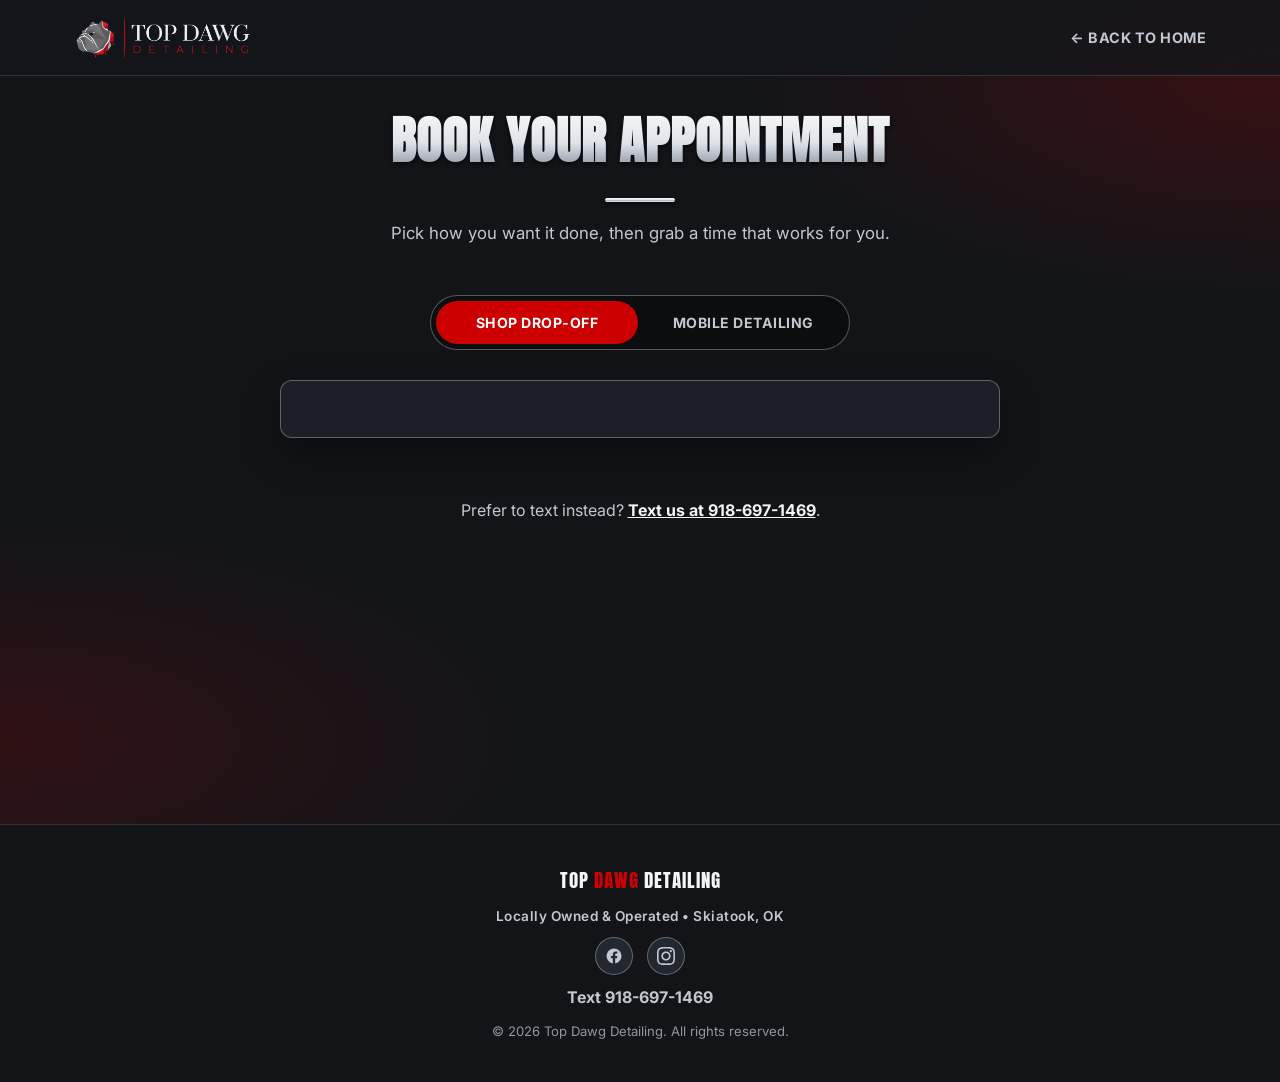
==== top-dawg-detailing/book.html @ 86b7b14b "Add Instagram links next to Facebook, remove the placeholder Sedan Interior gallery project, and bui" ====
<!DOCTYPE html>
<html lang="en">
<head>
<meta charset="UTF-8">
<meta name="viewport" content="width=device-width, initial-scale=1.0">
<meta name="format-detection" content="telephone=no">
<meta name="theme-color" content="#121418">
<title>Book Now | Top Dawg Detailing</title>
<meta name="description" content="Book your Top Dawg Detailing appointment online. Choose shop drop-off in Skiatook or mobile detailing at your location, then pick a time that works.">
<link rel="preconnect" href="https://fonts.googleapis.com">
<link rel="preconnect" href="https://fonts.gstatic.com" crossorigin>
<link href="https://fonts.googleapis.com/css2?family=Anton&family=Inter:wght@400;600;700;800&display=swap" rel="stylesheet">
<link rel="stylesheet" href="css/style.css">
</head>
<body>

<!-- ========== STICKY NAV (minimal, booking page) ========== -->
<header class="navbar" id="navbar">
  <div class="navbar__inner">
    <a href="index.html" class="navbar__logo">
      <img src="assets/images/logo-on-dark.png" alt="Top Dawg Detailing" class="navbar__logo-img">
    </a>
    <a href="index.html" class="navbar__back">&larr; Back to Home</a>
  </div>
</header>

<!-- ========== BOOKING ========== -->
<section class="contact book-page" id="book">
  <div class="container">
    <h1 class="section-title">Book Your Appointment</h1>
    <p class="section-subtitle">Pick how you want it done, then grab a time that works for you.</p>

    <div class="booking">
      <div class="toggle" role="group" aria-label="Booking location toggle">
        <button type="button" class="toggle__btn is-active" data-mode="dropoff" id="bookToggleDropoff" aria-pressed="true" aria-controls="bookPanelDropoff">Shop Drop-Off</button>
        <button type="button" class="toggle__btn" data-mode="mobile" id="bookToggleMobile" aria-pressed="false" aria-controls="bookPanelMobile">Mobile Detailing</button>
      </div>

      <div class="booking-panel" id="bookPanelDropoff">
        <div class="booking__widget">
          <!-- Start Square Appointments Embed Code -->
          <script src='https://app.squareup.com/appointments/buyer/widget/2qgx1xxr79e6xe/LZPG3J2BZD7VS.js'></script>
          <!-- End Square Appointments Embed Code -->
        </div>
      </div>

      <div class="booking-panel" id="bookPanelMobile" hidden>
        <div class="booking__widget">
          <!-- Start Square Appointments Embed Code -->
          <script src='https://app.squareup.com/appointments/buyer/widget/sz1cpcxoa248uw/LZPG3J2BZD7VS.js'></script>
          <!-- End Square Appointments Embed Code -->
        </div>
      </div>
    </div>

    <p class="book-page__help">Prefer to text instead? <a href="sms:9186971469">Text us at 918-697-1469</a>.</p>
  </div>
</section>

<!-- ========== FOOTER ========== -->
<footer class="footer">
  <div class="container footer__inner">
    <div class="footer__logo">TOP <span>DAWG</span> DETAILING</div>
    <p class="footer__tagline">Locally Owned &amp; Operated &bull; Skiatook, OK</p>
    <div class="footer__social">
      <a href="https://www.facebook.com/profile.php?id=61593357902436" target="_blank" rel="noopener" aria-label="Top Dawg Detailing on Facebook">
        <svg viewBox="0 0 24 24" fill="currentColor"><path d="M22 12a10 10 0 10-11.56 9.88v-6.99H7.9V12h2.54V9.8c0-2.5 1.49-3.89 3.77-3.89 1.09 0 2.24.2 2.24.2v2.46h-1.26c-1.24 0-1.63.77-1.63 1.56V12h2.78l-.44 2.89h-2.34v6.99A10 10 0 0022 12z"/></svg>
      </a>
      <a href="https://www.instagram.com/topdawgdetailing98/" target="_blank" rel="noopener" aria-label="Top Dawg Detailing on Instagram">
        <svg viewBox="0 0 24 24" fill="currentColor"><path d="M12 2.163c3.204 0 3.584.012 4.85.07 3.252.148 4.771 1.691 4.919 4.919.058 1.265.069 1.645.069 4.849 0 3.205-.012 3.584-.069 4.849-.149 3.225-1.664 4.771-4.919 4.919-1.266.058-1.644.07-4.85.07-3.204 0-3.584-.012-4.849-.07-3.26-.149-4.771-1.699-4.919-4.92-.058-1.265-.07-1.644-.07-4.849 0-3.204.013-3.583.07-4.849.149-3.227 1.664-4.771 4.919-4.919 1.266-.057 1.645-.069 4.849-.069zm0-2.163c-3.259 0-3.667.014-4.947.072-4.358.2-6.78 2.618-6.98 6.98-.059 1.281-.073 1.689-.073 4.948 0 3.259.014 3.668.072 4.948.2 4.358 2.618 6.78 6.98 6.98 1.281.058 1.689.072 4.948.072 3.259 0 3.668-.014 4.948-.072 4.354-.2 6.782-2.618 6.979-6.98.059-1.28.073-1.689.073-4.948 0-3.259-.014-3.667-.072-4.947-.196-4.354-2.617-6.78-6.979-6.98-1.281-.059-1.69-.073-4.949-.073zm0 5.838c-3.403 0-6.162 2.759-6.162 6.162s2.759 6.163 6.162 6.163 6.162-2.759 6.162-6.163c0-3.403-2.759-6.162-6.162-6.162zm0 10.162c-2.209 0-4-1.79-4-4 0-2.209 1.791-4 4-4s4 1.791 4 4c0 2.21-1.791 4-4 4zm6.406-11.845c-.796 0-1.441.645-1.441 1.44s.645 1.44 1.441 1.44c.795 0 1.439-.645 1.439-1.44s-.644-1.44-1.439-1.44z"/></svg>
      </a>
    </div>
    <p class="footer__phone"><a href="sms:9186971469">Text 918-697-1469</a></p>
    <p class="footer__copy">&copy; <span id="year"></span> Top Dawg Detailing. All rights reserved.</p>
  </div>
</footer>

<script src="js/book.js"></script>
</body>
</html>
---- top-dawg-detailing/css/style.css ----
/* ==========================================================================
   TOP DAWG DETAILING STYLESHEET
   ========================================================================== */

/* DARK CHROME PALETTE (gunmetal + chrome silver + red).
   Previous light palette for reference:
   --bg #ffffff | --bg-soft #f7f7f7 | --card #ffffff | --surface #f3f3f3 | --surface-alt #e8e8e8
   --ink #111111 | --ink-soft #565656 | --ink-faint #8c8c8c | --line rgba(0,0,0,0.1) */
:root {
  --bg: #121418;
  --bg-soft: #171a1f;
  --card: #1c1f25;
  --surface: #232830;
  --surface-alt: #2c323b;
  --ink: #f3f5f8;
  --ink-soft: #c2c7d0;
  --ink-faint: #8f96a3;
  --line: rgba(255, 255, 255, 0.13);
  --line-strong: rgba(255, 255, 255, 0.3);
  color-scheme: dark;
  --white: #ffffff;
  --red: #cc0000;
  --red-dark: #900000;
  --red-bright: #e60000;
  --red-text: #ff3d3d;

  --chrome-text: linear-gradient(180deg, #ffffff 0%, #dfe3e9 42%, #9da4af 62%, #eef1f5 100%);
  --chrome-btn: linear-gradient(180deg, #ffffff 0%, #dde1e7 45%, #a7adb8 55%, #eceff3 100%);

  --font-display: 'Anton', 'Arial Narrow', sans-serif;
  --font-body: 'Inter', -apple-system, BlinkMacSystemFont, sans-serif;

  --header-height: 76px;
  --container-width: 1180px;
  --radius: 4px;
  --transition: 0.25s ease;
}

/* ---------- Reset ---------- */
*, *::before, *::after { box-sizing: border-box; margin: 0; padding: 0; }

html { scroll-behavior: smooth; scroll-padding-top: var(--header-height); }

body {
  background: var(--bg);
  color: var(--ink);
  font-family: var(--font-body);
  line-height: 1.6;
  -webkit-font-smoothing: antialiased;
  overflow-x: hidden;
}

[hidden] { display: none !important; }
img { max-width: 100%; display: block; }
a { color: inherit; text-decoration: none; }
button { font-family: inherit; cursor: pointer; border: none; background: none; }
ul { list-style: none; }
input, select, textarea { font-family: inherit; font-size: 1rem; }

.container {
  width: 100%;
  max-width: var(--container-width);
  margin: 0 auto;
  padding: 0 24px;
}

.section-title {
  font-family: var(--font-display);
  font-size: clamp(2rem, 5vw, 3.2rem);
  text-transform: uppercase;
  letter-spacing: 1px;
  text-align: center;
  color: var(--ink);
}

.section-title,
.why-us__title,
.about__title,
.before-after__title,
.contact__location-title,
.project-info__title {
  color: #e9ecf1;
  background: var(--chrome-text);
  -webkit-background-clip: text;
  background-clip: text;
  -webkit-text-fill-color: transparent;
  filter: drop-shadow(0 2px 2px rgba(0, 0, 0, 0.65));
}

.section-title::after {
  content: '';
  display: block;
  width: 70px;
  height: 4px;
  background: var(--chrome-btn);
  border-radius: 2px;
  margin: 16px auto 0;
}

.section-subtitle {
  text-align: center;
  color: var(--ink-soft);
  font-size: 1.05rem;
  margin-top: 18px;
  margin-bottom: 48px;
}

/* ---------- Buttons ---------- */
.btn {
  display: inline-flex;
  align-items: center;
  justify-content: center;
  gap: 8px;
  padding: 14px 32px;
  font-weight: 800;
  font-size: 0.95rem;
  text-transform: uppercase;
  letter-spacing: 1px;
  border-radius: var(--radius);
  transition: transform var(--transition), box-shadow var(--transition), background var(--transition), color var(--transition), border-color var(--transition);
  white-space: nowrap;
}

.btn--primary {
  background: var(--chrome-btn);
  color: var(--red);
  border: 1px solid rgba(255, 255, 255, 0.65);
  text-shadow: 0 1px 0 rgba(255, 255, 255, 0.55);
  box-shadow: inset 0 1px 0 rgba(255, 255, 255, 0.9), 0 6px 22px rgba(204, 0, 0, 0.45);
}

.btn--primary:hover {
  background: linear-gradient(180deg, #ffffff 0%, #ffffff 45%, #c4c9d2 55%, #ffffff 100%);
  color: var(--red-bright);
  transform: translateY(-2px);
  box-shadow: inset 0 1px 0 #fff, 0 10px 30px rgba(230, 0, 0, 0.6);
}

.btn--outline {
  background: transparent;
  color: var(--ink);
  border: 2px solid var(--line-strong);
}

.btn--outline:hover {
  background: var(--ink);
  color: #111;
  border-color: var(--ink);
  transform: translateY(-2px);
}

.btn--lg {
  padding: 18px 40px;
  font-size: 1.05rem;
}

/* ==========================================================================
   NAVBAR
   ========================================================================== */

.navbar {
  position: fixed;
  top: 0;
  left: 0;
  width: 100%;
  height: var(--header-height);
  z-index: 1000;
  background: rgba(20, 22, 27, 0.82);
  backdrop-filter: blur(10px);
  -webkit-backdrop-filter: blur(10px);
  border-bottom: 1px solid var(--line);
  transition: background var(--transition), border-color var(--transition), box-shadow var(--transition);
}

.navbar.is-scrolled {
  background: rgba(18, 20, 24, 0.96);
  border-bottom-color: rgba(204, 0, 0, 0.25);
  box-shadow: 0 6px 24px rgba(0, 0, 0, 0.5);
}

.navbar__inner {
  max-width: var(--container-width);
  margin: 0 auto;
  height: 100%;
  padding: 0 24px;
  display: flex;
  align-items: center;
  justify-content: space-between;
  gap: 24px;
}

.navbar__logo {
  display: flex;
  align-items: center;
  flex-shrink: 0;
}

.navbar__logo-img {
  height: 46px;
  width: auto;
}

.navbar__links {
  display: flex;
  gap: 22px;
  margin-left: auto;
}

.nav-link {
  font-weight: 600;
  font-size: 0.9rem;
  text-transform: uppercase;
  letter-spacing: 0.5px;
  color: var(--ink-soft);
  position: relative;
  padding: 6px 0;
  transition: color var(--transition);
}

.nav-link::after {
  content: '';
  position: absolute;
  left: 0;
  bottom: 0;
  width: 0;
  height: 2px;
  background: var(--red);
  transition: width var(--transition);
}

.nav-link:hover { color: var(--ink); }
.nav-link:hover::after { width: 100%; }

.navbar__cta { padding: 10px 24px; font-size: 0.85rem; flex-shrink: 0; }

.navbar__social {
  display: flex;
  align-items: center;
  gap: 10px;
  flex-shrink: 0;
}

.navbar__social-btn {
  display: flex;
  align-items: center;
  justify-content: center;
  width: 36px;
  height: 36px;
  border-radius: 50%;
  background: var(--surface);
  border: 1px solid var(--line-strong);
  color: var(--ink-soft);
  flex-shrink: 0;
  transition: color var(--transition), background var(--transition), transform var(--transition);
}

.navbar__social-btn:hover { color: var(--white); background: var(--red); transform: translateY(-2px); }
.navbar__social-btn svg { width: 17px; height: 17px; }

.navbar__back {
  margin-left: auto;
  font-weight: 700;
  font-size: 0.9rem;
  text-transform: uppercase;
  letter-spacing: 0.5px;
  color: var(--ink-soft);
  transition: color var(--transition);
}

.navbar__back:hover { color: var(--ink); }

.navbar__toggle {
  display: none;
  flex-direction: column;
  justify-content: center;
  gap: 5px;
  width: 32px;
  height: 32px;
  flex-shrink: 0;
}

.navbar__toggle span {
  display: block;
  width: 100%;
  height: 2px;
  background: var(--ink);
  transition: transform var(--transition), opacity var(--transition);
}

.navbar__toggle.is-active span:nth-child(1) { transform: translateY(7px) rotate(45deg); }
.navbar__toggle.is-active span:nth-child(2) { opacity: 0; }
.navbar__toggle.is-active span:nth-child(3) { transform: translateY(-7px) rotate(-45deg); }

/* ==========================================================================
   HERO
   ========================================================================== */

.hero {
  position: relative;
  min-height: 100vh;
  display: flex;
  align-items: center;
  justify-content: center;
  text-align: center;
  overflow: hidden;
}

.hero__bg {
  position: absolute;
  inset: 0;
  background:
    radial-gradient(ellipse 55% 45% at 0% 18%, rgba(204, 0, 0, 0.32), transparent 70%),
    radial-gradient(ellipse 55% 45% at 100% 82%, rgba(204, 0, 0, 0.28), transparent 70%),
    linear-gradient(180deg, #181b21 0%, #101216 100%);
  z-index: 0;
}

.hero__bg::before {
  content: '';
  position: absolute;
  inset: 0;
  background-image:
    repeating-linear-gradient(115deg, rgba(255,255,255,0.035) 0px, rgba(255,255,255,0.035) 1px, transparent 1px, transparent 60px);
  opacity: 0.6;
}

.hero__overlay {
  position: absolute;
  inset: 0;
  background: radial-gradient(ellipse at center, transparent 40%, rgba(0,0,0,0.45) 100%);
  z-index: 1;
}

.hero__content {
  position: relative;
  z-index: 2;
  padding: 0 24px;
  max-width: 900px;
}

.hero__logo {
  display: flex;
  flex-direction: column;
  align-items: center;
  line-height: 0.95;
  margin-bottom: 28px;
  opacity: 0;
  transform: translateY(24px);
  animation: heroFadeUp 0.9s ease forwards 0.15s;
}

.hero__logo-img {
  width: 100%;
  max-width: min(88vw, 540px);
  height: auto;
  border-radius: 10px;
  filter:
    drop-shadow(0 18px 40px rgba(0, 0, 0, 0.6))
    drop-shadow(0 0 50px rgba(204, 0, 0, 0.25));
}

.hero__tagline {
  font-size: clamp(1.05rem, 2.4vw, 1.4rem);
  font-weight: 600;
  color: var(--ink-soft);
  text-transform: uppercase;
  letter-spacing: 1px;
  margin-bottom: 40px;
  opacity: 0;
  transform: translateY(24px);
  animation: heroFadeUp 0.9s ease forwards 0.35s;
}

.hero__badge {
  margin-top: 26px;
  font-size: 0.78rem;
  font-weight: 700;
  text-transform: uppercase;
  letter-spacing: 2px;
  color: var(--ink-faint);
  opacity: 0;
  animation: heroFadeUp 0.9s ease forwards 0.8s;
}

.hero__cta {
  opacity: 0;
  transform: translateY(24px);
  animation: heroFadeUp 0.9s ease forwards 0.55s;
}

@keyframes heroFadeUp {
  to { opacity: 1; transform: translateY(0); }
}

.hero__scroll-indicator {
  position: absolute;
  bottom: 32px;
  left: 50%;
  transform: translateX(-50%);
  width: 26px;
  height: 42px;
  border: 2px solid rgba(255,255,255,0.35);
  border-radius: 14px;
  z-index: 2;
}

.hero__scroll-indicator span {
  position: absolute;
  top: 8px;
  left: 50%;
  transform: translateX(-50%);
  width: 4px;
  height: 8px;
  background: var(--red);
  border-radius: 2px;
  animation: scrollDot 1.6s ease infinite;
}

@keyframes scrollDot {
  0% { opacity: 1; top: 8px; }
  100% { opacity: 0; top: 22px; }
}

/* ==========================================================================
   SERVICES + PRICING
   ========================================================================== */

.services {
  padding: 110px 0 100px;
  background:
    radial-gradient(ellipse 60% 38% at 0% 12%, rgba(204, 0, 0, 0.22), transparent 70%),
    radial-gradient(ellipse 60% 38% at 100% 88%, rgba(204, 0, 0, 0.18), transparent 70%),
    var(--bg-soft);
}

.toggle {
  display: flex;
  justify-content: center;
  gap: 4px;
  background: rgba(0, 0, 0, 0.35);
  border: 1px solid var(--line-strong);
  border-radius: 999px;
  padding: 5px;
  max-width: 420px;
  margin: 0 auto;
}

.toggle__btn {
  flex: 1;
  padding: 13px 20px;
  border-radius: 999px;
  font-weight: 700;
  font-size: 0.88rem;
  text-transform: uppercase;
  letter-spacing: 0.5px;
  color: var(--ink-soft);
  transition: background var(--transition), color var(--transition);
}

.toggle__btn.is-active {
  background: var(--red);
  color: var(--white);
}

/* ---------- Pricing ---------- */
.price-panel { margin-top: 36px; }
.price-panel[hidden] { display: none; }

.price-card {
  border-radius: 12px;
  overflow: hidden;
  border: 1px solid var(--line-strong);
  background: var(--card);
  box-shadow: 0 16px 40px rgba(0, 0, 0, 0.5);
}

.price-card__head {
  display: flex;
  align-items: center;
  justify-content: space-between;
  flex-wrap: wrap;
  gap: 10px 16px;
  padding: 16px 22px;
  background: linear-gradient(180deg, #2a2f37 0%, #0d0e11 100%);
  color: var(--white);
  border-bottom: 2px solid var(--line-strong);
}

.price-card--mobile .price-card__head { background: linear-gradient(180deg, #e00d14 0%, #a30006 100%); }

.price-card__title {
  font-family: var(--font-display);
  font-weight: 400;
  font-size: clamp(1.1rem, 2.6vw, 1.5rem);
  text-transform: uppercase;
  letter-spacing: 0.8px;
  line-height: 1.15;
}

.price-card__title span { margin: 0 6px; opacity: 0.7; }

.price-card__pill {
  background: var(--chrome-btn);
  color: #111;
  font-size: 0.68rem;
  font-weight: 800;
  text-transform: uppercase;
  letter-spacing: 0.8px;
  padding: 6px 14px;
  border-radius: 999px;
  white-space: nowrap;
}

.price-card--mobile .price-card__pill { background: #0b0c0e; color: var(--white); }

.price-card__sub {
  padding: 10px 22px;
  background: var(--bg-soft);
  border-bottom: 1px solid var(--line);
  color: var(--ink-soft);
  font-size: 0.85rem;
}

.price-table {
  width: 100%;
  border-collapse: collapse;
  background: var(--card);
}

.price-table thead th {
  padding: 12px 10px;
  text-align: center;
  font-size: 0.7rem;
  font-weight: 800;
  text-transform: uppercase;
  letter-spacing: 1px;
  color: var(--ink-faint);
  border-bottom: 1px solid var(--line);
}

.price-table tbody th,
.price-table tbody td {
  padding: 20px 10px;
  border-bottom: 1px solid var(--line);
  vertical-align: middle;
}

.price-table tbody tr:last-child th,
.price-table tbody tr:last-child td { border-bottom: none; }

.price-table td {
  text-align: center;
  font-weight: 800;
  font-size: 1.25rem;
  color: var(--red-text);
}

.price-table .price-table__service {
  text-align: left;
  padding-left: 22px;
  width: 40%;
}

.price-table thead .price-table__service { padding-left: 22px; }

.price-table__name {
  display: block;
  font-weight: 800;
  font-size: 1rem;
  text-transform: uppercase;
  letter-spacing: 0.3px;
  color: var(--ink);
}

.price-table__desc {
  display: block;
  font-weight: 400;
  font-size: 0.8rem;
  color: var(--ink-faint);
  margin-top: 2px;
}

.price-table__row--bundle {
  background: linear-gradient(90deg, rgba(204,0,0,0.3), rgba(204,0,0,0.08));
}

.price-table__row--bundle th { border-left: 4px solid var(--red); padding-left: 18px; }
.price-table__row--bundle td { color: var(--white); font-size: 1.35rem; }

.price-table__badge {
  display: inline-block;
  background: var(--red);
  color: var(--white);
  font-size: 0.66rem;
  font-weight: 800;
  text-transform: uppercase;
  letter-spacing: 0.5px;
  padding: 3px 10px;
  border-radius: 999px;
  margin-bottom: 6px;
  white-space: nowrap;
}

/* ---------- Travel fee ---------- */
.travel-fee {
  margin-top: 22px;
  border: 1px solid var(--line-strong);
  border-radius: 12px;
  overflow: hidden;
  background: var(--card);
}

.travel-fee__title {
  background: var(--red);
  color: var(--white);
  padding: 13px 22px;
  font-size: 0.85rem;
  font-weight: 800;
  text-transform: uppercase;
  letter-spacing: 0.8px;
}

.travel-fee__title span { margin: 0 6px; opacity: 0.75; }

.travel-fee__list li {
  display: flex;
  justify-content: space-between;
  align-items: center;
  gap: 16px;
  padding: 13px 22px;
  border-bottom: 1px solid var(--line);
  font-size: 0.92rem;
  color: var(--ink-soft);
}

.travel-fee__list li:last-child { border-bottom: none; }
.travel-fee__list strong { color: var(--red-text); font-weight: 800; white-space: nowrap; }

.travel-fee__included {
  background: var(--chrome-btn);
  color: #111 !important;
  font-size: 0.7rem;
  text-transform: uppercase;
  letter-spacing: 0.8px;
  padding: 4px 12px;
  border-radius: 999px;
}

/* ---------- Why Choose Us ---------- */
.why-us { margin-top: 90px; }
.services__addons, .about__reviews { margin-top: 70px; }

.why-us__title {
  font-family: var(--font-display);
  text-align: center;
  font-size: clamp(1.6rem, 3.5vw, 2.2rem);
  text-transform: uppercase;
  letter-spacing: 1px;
  color: var(--ink);
  margin-bottom: 40px;
}

.why-us__grid {
  display: grid;
  grid-template-columns: repeat(4, 1fr);
  gap: 20px;
}

.why-us__item {
  background: var(--card);
  border: 1px solid var(--line);
  border-radius: 10px;
  padding: 30px 22px;
  text-align: center;
  box-shadow: 0 10px 28px rgba(0, 0, 0, 0.4);
  transition: transform var(--transition), border-color var(--transition), box-shadow var(--transition);
}

.why-us__item:hover {
  transform: translateY(-6px);
  border-color: var(--red);
  box-shadow: 0 12px 28px rgba(204,0,0,0.15);
}

.why-us__icon {
  display: flex;
  align-items: center;
  justify-content: center;
  margin-bottom: 16px;
  color: var(--red-text);
}

.why-us__icon svg { width: 38px; height: 38px; }

.why-us__item h4 {
  font-size: 1rem;
  text-transform: uppercase;
  letter-spacing: 0.5px;
  margin-bottom: 10px;
  color: var(--ink);
}

.why-us__item p {
  font-size: 0.9rem;
  color: var(--ink-soft);
  line-height: 1.55;
}

/* ==========================================================================
   ADD-ON SERVICES
   ========================================================================== */

.addons {
  padding: 100px 0;
  background:
    radial-gradient(ellipse 60% 38% at 100% 10%, rgba(204, 0, 0, 0.18), transparent 70%),
    var(--bg-soft);
}

.addons__card { max-width: 800px; margin: 0 auto; }
.addons__card .price-table td { color: var(--white); font-size: 1.1rem; }

.addons__note {
  display: flex;
  gap: 14px;
  align-items: flex-start;
  max-width: 800px;
  margin: 22px auto 0;
  padding: 18px 22px;
  border-radius: 10px;
  border: 1px solid var(--line-strong);
  background: var(--card);
  color: var(--ink-soft);
  font-size: 0.9rem;
  line-height: 1.55;
}

.addons__note svg { flex-shrink: 0; width: 22px; height: 22px; color: var(--red-text); margin-top: 2px; }
.addons__note strong { color: var(--ink); }

/* ==========================================================================
   REVIEWS
   ========================================================================== */

.reviews {
  padding: 100px 0;
  background: var(--bg);
}

.reviews__card {
  max-width: 640px;
  margin: 0 auto;
  padding: 44px 32px;
  text-align: center;
  border-radius: 14px;
  border: 1px solid var(--line-strong);
  background: var(--card);
  box-shadow: 0 16px 40px rgba(0, 0, 0, 0.4);
}

.review-item {
  display: flex;
  gap: 16px;
  text-align: left;
  padding: 22px;
  margin-bottom: 28px;
  border: 1px solid var(--line);
  border-radius: 12px;
  background: var(--surface);
}

.review-item__avatar {
  flex-shrink: 0;
  display: flex;
  align-items: center;
  justify-content: center;
  width: 44px;
  height: 44px;
  border-radius: 50%;
  background: var(--red);
  color: var(--white);
  font-weight: 800;
  font-size: 1.1rem;
}

.review-item__body { min-width: 0; }

.review-item__header {
  display: flex;
  flex-wrap: wrap;
  align-items: baseline;
  gap: 4px 10px;
  margin-bottom: 6px;
}

.review-item__name { font-weight: 800; color: var(--ink); }

.review-item__meta {
  display: inline-flex;
  align-items: center;
  gap: 4px;
  color: var(--ink-faint);
  font-size: 0.82rem;
}

.review-item__meta svg { width: 13px; height: 13px; }

.review-item__text {
  color: var(--ink-soft);
  line-height: 1.6;
}

.reviews__empty {
  color: var(--ink-soft);
  margin-bottom: 28px;
}

.reviews__actions {
  display: flex;
  justify-content: center;
  flex-wrap: wrap;
  gap: 14px;
}

.reviews__btn svg { width: 18px; height: 18px; }

/* ==========================================================================
   PROJECTS
   ========================================================================== */

.projects {
  padding: 100px 0;
  background:
    radial-gradient(ellipse 60% 38% at 100% 10%, rgba(204, 0, 0, 0.2), transparent 70%),
    radial-gradient(ellipse 60% 38% at 0% 90%, rgba(204, 0, 0, 0.16), transparent 70%),
    var(--bg);
}

.projects__grid {
  display: grid;
  grid-template-columns: repeat(4, 1fr);
  grid-auto-rows: 250px;
  gap: 18px;
}

.project-card {
  position: relative;
  border-radius: 12px;
  overflow: hidden;
  background: var(--surface-alt);
  box-shadow: 0 10px 30px rgba(0, 0, 0, 0.1);
  transition: box-shadow var(--transition), transform var(--transition);
}

.project-card:hover {
  box-shadow: 0 16px 40px rgba(204, 0, 0, 0.2);
  transform: translateY(-4px);
}

.project-card--feature { grid-column: span 2; grid-row: span 2; }
.project-card--wide { grid-column: span 2; }

.project-card__open {
  position: absolute;
  inset: 0;
  display: block;
  width: 100%;
  height: 100%;
  text-align: left;
  color: var(--white);
  cursor: pointer;
}

.project-card__open:focus-visible {
  outline: 3px solid var(--red);
  outline-offset: -3px;
}

.project-card__img {
  width: 100%;
  height: 100%;
  object-fit: cover;
  transition: transform 0.7s ease;
}

.project-card:hover .project-card__img { transform: scale(1.06); }

.project-card--pathfinder .project-card__img { object-position: 50% 60%; }
.project-card--carnival .project-card__img { object-position: 50% 75%; }
.project-card--vw-atlas .project-card__img { object-position: 50% 55%; }
.project-card--gmc-acadia .project-card__img { object-position: 50% 60%; }
.project-card--tahoe .project-card__img { object-position: 50% 62%; }
.project-card--suburban .project-card__img { object-position: 50% 68%; }
.project-card--tahoe-lt .project-card__img { object-position: 50% 62%; }
.project-card--shop-setup .project-card__img { object-position: 50% 60%; }
.project-card--junior-detailer .project-card__img { object-position: 50% 0%; }

.project-card__overlay {
  position: absolute;
  left: 0;
  right: 0;
  bottom: 0;
  display: flex;
  flex-direction: column;
  align-items: flex-start;
  gap: 4px;
  padding: 70px 20px 18px;
  background: linear-gradient(to top, rgba(0,0,0,0.85), rgba(0,0,0,0.5) 55%, transparent);
}

.project-card__kicker {
  background: var(--red);
  color: var(--white);
  font-size: 0.68rem;
  font-weight: 800;
  text-transform: uppercase;
  letter-spacing: 1px;
  padding: 3px 10px;
  border-radius: 999px;
  margin-bottom: 4px;
}

.project-card__title {
  font-family: var(--font-display);
  font-size: 1.3rem;
  font-weight: 400;
  text-transform: uppercase;
  letter-spacing: 0.5px;
  line-height: 1.1;
}

.project-card--feature .project-card__title { font-size: clamp(1.7rem, 3vw, 2.4rem); }

.project-card__cta {
  display: flex;
  align-items: center;
  gap: 8px;
  font-size: 0.8rem;
  font-weight: 600;
  color: rgba(255, 255, 255, 0.85);
}

.project-card__more::before { content: '\00B7'; margin-right: 8px; }

.project-card__more::after {
  content: '\2192';
  display: inline-block;
  margin-left: 6px;
  transition: transform var(--transition);
}

.project-card:hover .project-card__more::after { transform: translateX(5px); }

/* ---------- Before / After ---------- */
.before-after {
  display: grid;
  grid-template-columns: 1fr minmax(0, 1fr);
  gap: 48px;
  align-items: center;
  margin-top: 70px;
  padding: 36px;
  background: var(--bg-soft);
  border: 1px solid var(--line);
  border-radius: 16px;
}

.before-after__kicker {
  display: inline-block;
  background: var(--red);
  color: var(--white);
  font-size: 0.72rem;
  font-weight: 800;
  text-transform: uppercase;
  letter-spacing: 1px;
  padding: 4px 12px;
  border-radius: 999px;
  margin-bottom: 14px;
}

.before-after__title {
  font-family: var(--font-display);
  font-weight: 400;
  font-size: clamp(1.8rem, 3.5vw, 2.6rem);
  text-transform: uppercase;
  letter-spacing: 0.5px;
  line-height: 1.1;
  color: var(--ink);
  margin-bottom: 14px;
}

.before-after__text p {
  color: var(--ink-soft);
  margin-bottom: 26px;
  max-width: 44ch;
}

.ba-slider {
  --pos: 50%;
  position: relative;
  aspect-ratio: 1 / 1;
  width: 100%;
  max-width: 520px;
  justify-self: center;
  overflow: hidden;
  border-radius: 12px;
  background: var(--surface-alt);
  box-shadow: 0 16px 40px rgba(0, 0, 0, 0.14);
  user-select: none;
}

.ba-slider__img {
  position: absolute;
  inset: 0;
  width: 100%;
  height: 100%;
  object-fit: cover;
  object-position: 50% 55%;
}

.ba-slider__before {
  position: absolute;
  inset: 0;
  clip-path: inset(0 calc(100% - var(--pos)) 0 0);
}

.ba-slider__label {
  position: absolute;
  top: 14px;
  z-index: 3;
  background: rgba(0, 0, 0, 0.75);
  color: var(--white);
  font-size: 0.72rem;
  font-weight: 800;
  text-transform: uppercase;
  letter-spacing: 1px;
  padding: 5px 12px;
  border-radius: 999px;
  pointer-events: none;
}

.ba-slider__label--before { left: 14px; }
.ba-slider__label--after { right: 14px; }

.ba-slider__divider {
  position: absolute;
  top: 0;
  bottom: 0;
  left: var(--pos);
  width: 3px;
  margin-left: -1.5px;
  background: var(--red);
  z-index: 3;
  pointer-events: none;
}

.ba-slider__handle {
  position: absolute;
  top: 50%;
  left: var(--pos);
  transform: translate(-50%, -50%);
  width: 46px;
  height: 46px;
  display: flex;
  align-items: center;
  justify-content: center;
  background: var(--red);
  color: var(--white);
  border-radius: 50%;
  font-weight: 800;
  font-size: 0.95rem;
  box-shadow: 0 4px 16px rgba(0, 0, 0, 0.35);
  z-index: 4;
  pointer-events: none;
}

.ba-slider__input {
  position: absolute;
  inset: 0;
  width: 100%;
  height: 100%;
  margin: 0;
  opacity: 0;
  cursor: ew-resize;
  z-index: 5;
  touch-action: pan-y;
  -webkit-appearance: none;
  appearance: none;
}

.ba-slider__input:focus-visible + * { outline: none; }

.ba-slider:has(.ba-slider__input:focus-visible) {
  outline: 3px solid var(--red);
  outline-offset: 3px;
}

/* ==========================================================================
   PROJECT VIEWER (modal)
   ========================================================================== */

html.is-modal-open { overflow: hidden; }

.project-modal {
  width: min(1120px, 94vw);
  max-width: none;
  max-height: 92vh;
  margin: auto;
  padding: 0;
  border: none;
  border-radius: 16px;
  overflow: hidden;
  background: var(--card);
  color: var(--ink);
  border: 1px solid var(--line-strong);
  box-shadow: 0 30px 90px rgba(0, 0, 0, 0.7);
}

.project-modal[open] { animation: modalIn 0.3s ease; }

.project-modal::backdrop {
  background: rgba(10, 10, 10, 0.78);
  backdrop-filter: blur(4px);
}

.project-modal[open]::backdrop { animation: fadeIn 0.3s ease; }

@keyframes modalIn {
  from { opacity: 0; transform: translateY(16px) scale(0.98); }
  to { opacity: 1; transform: none; }
}

@keyframes fadeIn { from { opacity: 0; } to { opacity: 1; } }

.project-modal__layout {
  position: relative;
  display: grid;
  grid-template-columns: minmax(0, 1.8fr) minmax(300px, 1fr);
  max-height: 92vh;
}

.project-modal__close {
  position: absolute;
  top: 14px;
  right: 14px;
  z-index: 10;
  width: 42px;
  height: 42px;
  display: flex;
  align-items: center;
  justify-content: center;
  background: var(--white);
  color: #111;
  border-radius: 50%;
  box-shadow: 0 4px 16px rgba(0, 0, 0, 0.4);
  transition: background var(--transition), color var(--transition), transform var(--transition);
}

.project-modal__close:hover { background: var(--red); color: var(--white); transform: rotate(90deg); }
.project-modal__close svg { width: 20px; height: 20px; }

.project-viewer {
  display: flex;
  flex-direction: column;
  min-width: 0;
  background: #0d0d0d;
}

.project-viewer__stage {
  position: relative;
  height: clamp(220px, calc(92vh - 130px), 620px);
  touch-action: pan-y;
  overflow: hidden;
}

.project-viewer__img {
  position: absolute;
  inset: 0;
  width: 100%;
  height: 100%;
  object-fit: contain;
  transition: opacity 0.25s ease;
}

.project-viewer__stage.is-loading .project-viewer__img { opacity: 0; }

.project-viewer__nav {
  position: absolute;
  top: 50%;
  transform: translateY(-50%);
  width: 46px;
  height: 46px;
  display: flex;
  align-items: center;
  justify-content: center;
  background: rgba(255, 255, 255, 0.92);
  color: #111;
  border-radius: 50%;
  box-shadow: 0 4px 16px rgba(0, 0, 0, 0.35);
  transition: background var(--transition), color var(--transition);
  z-index: 2;
}

.project-viewer__nav:hover { background: var(--red); color: var(--white); }
.project-viewer__nav svg { width: 22px; height: 22px; }
.project-viewer__nav--prev { left: 14px; }
.project-viewer__nav--next { right: 14px; }
.project-viewer__nav[hidden] { display: none; }

.project-viewer__counter {
  position: absolute;
  left: 14px;
  top: 14px;
  background: rgba(0, 0, 0, 0.7);
  color: var(--white);
  font-size: 0.75rem;
  font-weight: 800;
  letter-spacing: 1px;
  padding: 5px 12px;
  border-radius: 999px;
  z-index: 2;
}

.project-viewer__caption {
  padding: 14px 20px 6px;
  color: rgba(255, 255, 255, 0.88);
  font-size: 0.9rem;
  font-weight: 600;
  min-height: 2.6em;
}

.project-viewer__thumbs {
  display: flex;
  gap: 8px;
  padding: 8px 20px 18px;
  overflow-x: auto;
  scrollbar-width: thin;
}

.project-viewer__thumb {
  flex: 0 0 auto;
  width: 78px;
  height: 58px;
  border-radius: 6px;
  overflow: hidden;
  border: 2px solid transparent;
  opacity: 0.6;
  transition: opacity var(--transition), border-color var(--transition);
}

.project-viewer__thumb img { width: 100%; height: 100%; object-fit: cover; }
.project-viewer__thumb:hover { opacity: 1; }
.project-viewer__thumb[aria-current="true"] { opacity: 1; border-color: var(--red); }

.project-info {
  padding: 40px 32px 32px;
  max-height: 92vh;
  overflow-y: auto;
}

.project-info__kicker {
  display: inline-block;
  background: var(--red);
  color: var(--white);
  font-size: 0.7rem;
  font-weight: 800;
  text-transform: uppercase;
  letter-spacing: 1px;
  padding: 4px 12px;
  border-radius: 999px;
  margin-bottom: 14px;
}

.project-info__title {
  font-family: var(--font-display);
  font-weight: 400;
  font-size: clamp(1.8rem, 3vw, 2.4rem);
  text-transform: uppercase;
  letter-spacing: 0.5px;
  line-height: 1.05;
  margin-bottom: 16px;
  padding-right: 40px;
}

.project-info__description {
  color: var(--ink-soft);
  margin-bottom: 26px;
}

.project-info__label {
  font-size: 0.78rem;
  font-weight: 800;
  text-transform: uppercase;
  letter-spacing: 1px;
  color: var(--ink);
  margin-bottom: 12px;
}

.project-info__services {
  display: flex;
  flex-wrap: wrap;
  gap: 8px;
  margin-bottom: 30px;
}

.project-info__services li {
  font-size: 0.82rem;
  font-weight: 700;
  color: var(--ink);
  background: var(--surface);
  border: 1px solid var(--line);
  border-left: 3px solid var(--red);
  padding: 7px 12px;
  border-radius: 6px;
}

.project-info__actions {
  display: flex;
  flex-direction: column;
  gap: 12px;
}

.project-info__actions .btn { width: 100%; }

/* ==========================================================================
   ABOUT
   ========================================================================== */

.about {
  padding: 100px 0;
  background:
    radial-gradient(ellipse 60% 38% at 0% 12%, rgba(204, 0, 0, 0.22), transparent 70%),
    radial-gradient(ellipse 60% 38% at 100% 88%, rgba(204, 0, 0, 0.18), transparent 70%),
    var(--bg-soft);
}

.about__grid {
  display: grid;
  grid-template-columns: minmax(0, 1.5fr) minmax(0, 1fr);
  gap: 56px;
  align-items: start;
}

.about__kicker,
.contact__location-kicker {
  display: inline-block;
  background: var(--red);
  color: var(--white);
  font-size: 0.72rem;
  font-weight: 800;
  text-transform: uppercase;
  letter-spacing: 1px;
  padding: 4px 12px;
  border-radius: 999px;
  margin-bottom: 14px;
}

.about__title {
  font-family: var(--font-display);
  font-weight: 400;
  font-size: clamp(2rem, 4.5vw, 3rem);
  text-transform: uppercase;
  letter-spacing: 0.5px;
  line-height: 1.05;
  margin-bottom: 20px;
}

.about__text p {
  color: var(--ink-soft);
  font-size: 1.05rem;
  margin-bottom: 16px;
  max-width: 60ch;
}

.about__facts {
  display: grid;
  grid-template-columns: 1fr 1fr;
  gap: 10px 20px;
  margin-top: 26px;
}

.about__truck-photo {
  display: block;
  width: 100%;
  max-width: 480px;
  margin: 30px auto 0;
  border-radius: 12px;
  border: 1px solid var(--line-strong);
  box-shadow: 0 16px 40px rgba(0, 0, 0, 0.45);
}

.about__facts li {
  position: relative;
  padding-left: 26px;
  font-weight: 700;
  font-size: 0.92rem;
}

.about__facts li::before {
  content: '';
  position: absolute;
  left: 0;
  top: 0.35em;
  width: 14px;
  height: 14px;
  border-radius: 50%;
  background: var(--red);
  box-shadow: inset 0 0 0 4px var(--red), inset 0 0 0 7px var(--white);
}

.about__card {
  background: var(--card);
  border: 1px solid var(--line);
  border-top: 4px solid var(--red);
  border-radius: 12px;
  padding: 30px 28px;
  box-shadow: 0 16px 40px rgba(0, 0, 0, 0.45);
}

.about__card-title {
  font-family: var(--font-display);
  font-weight: 400;
  font-size: 1.5rem;
  text-transform: uppercase;
  letter-spacing: 0.5px;
  margin-bottom: 16px;
}

.about__card-note {
  color: var(--ink-soft);
  font-size: 0.9rem;
  margin: 18px 0 22px;
}

.area-chips {
  display: flex;
  flex-wrap: wrap;
  gap: 8px;
}

.area-chips li {
  font-size: 0.82rem;
  font-weight: 700;
  color: var(--ink);
  background: var(--surface);
  border: 1px solid var(--line);
  border-left: 3px solid var(--red);
  padding: 7px 12px;
  border-radius: 6px;
}

/* ==========================================================================
   CONTACT
   ========================================================================== */

.contact {
  padding: 100px 0 60px;
  background:
    radial-gradient(ellipse 60% 38% at 100% 10%, rgba(204, 0, 0, 0.2), transparent 70%),
    radial-gradient(ellipse 60% 38% at 0% 90%, rgba(204, 0, 0, 0.16), transparent 70%),
    var(--bg);
}

.contact__quick-actions {
  display: flex;
  flex-direction: column;
  align-items: center;
  gap: 14px;
  margin-bottom: 60px;
}

.contact__quick-buttons {
  display: flex;
  justify-content: center;
  flex-wrap: wrap;
  gap: 14px;
}

/* ---------- Booking (Square Appointments) ---------- */
.booking {
  max-width: 720px;
  margin: 0 auto 60px;
  text-align: center;
}

.booking-panel {
  margin-top: 30px;
}

.booking__widget {
  display: flex;
  justify-content: center;
  padding: 28px;
  border-radius: 12px;
  border: 1px solid var(--line-strong);
  background: var(--card);
  box-shadow: 0 16px 40px rgba(0, 0, 0, 0.4);
}

/* Square's injected "Book Appointment Now" button (when it falls back to a
   plain link instead of the inline calendar) sets a fixed height with no
   wrapping allowance. On narrow screens that clips the label, so let it
   size to its content instead. */
.booking__widget a {
  height: auto !important;
  min-height: 40px;
  white-space: normal !important;
  text-align: center;
  max-width: 100%;
}

.book-page { min-height: calc(100vh - var(--header-height)); }

.book-page__help {
  margin-top: 40px;
  text-align: center;
  color: var(--ink-soft);
}

.book-page__help a { color: var(--ink); font-weight: 700; text-decoration: underline; }
.book-page__help a:hover { color: var(--red-text); }

.contact__quick-note { color: var(--ink-soft); font-size: 0.95rem; text-align: center; }

.contact__quick-icon {
  display: inline-flex;
  align-items: center;
}

.contact__quick-icon svg { width: 20px; height: 20px; }

.contact__grid {
  max-width: 760px;
  margin: 0 auto;
}

.contact__location {
  background: var(--card);
  border: 1px solid var(--line);
  border-radius: 12px;
  padding: 36px;
}

.contact__location-title {
  font-family: var(--font-display);
  font-weight: 400;
  font-size: 2rem;
  text-transform: uppercase;
  letter-spacing: 0.5px;
  line-height: 1.1;
  margin-bottom: 12px;
}

.contact__location > p { color: var(--ink-soft); margin-bottom: 26px; }

.contact__location-label {
  font-size: 0.78rem;
  font-weight: 800;
  text-transform: uppercase;
  letter-spacing: 1px;
  margin-bottom: 12px;
}

.contact__location-note { color: var(--ink-soft); font-size: 0.9rem; margin: 18px 0 0 !important; }

/* ==========================================================================
   FOOTER
   ========================================================================== */

.footer {
  background: var(--bg);
  border-top: 1px solid var(--line);
  padding: 40px 0;
}

.footer__inner {
  display: flex;
  flex-direction: column;
  align-items: center;
  gap: 10px;
  text-align: center;
}

.footer__logo {
  font-family: var(--font-display);
  font-size: 1.2rem;
  letter-spacing: 1px;
  text-transform: uppercase;
  color: var(--ink);
}

.footer__logo span { color: var(--red); }

.footer__tagline { color: var(--ink-soft); font-size: 0.85rem; font-weight: 600; letter-spacing: 0.5px; }

.footer__social { display: flex; gap: 14px; }

.footer__social a {
  display: flex;
  align-items: center;
  justify-content: center;
  width: 38px;
  height: 38px;
  border-radius: 50%;
  background: var(--surface);
  border: 1px solid var(--line-strong);
  color: var(--ink-soft);
  transition: color var(--transition), background var(--transition), transform var(--transition);
}

.footer__social a:hover { color: var(--white); background: var(--red); transform: translateY(-2px); }
.footer__social svg { width: 18px; height: 18px; }

.footer__phone a { color: var(--ink-soft); font-weight: 700; transition: color var(--transition); }
.footer__phone a:hover { color: var(--red); }

.footer__copy { color: var(--ink-faint); font-size: 0.82rem; }

/* ---------- Mobile call FAB ---------- */
.mobile-text-fab {
  display: none;
  position: fixed;
  bottom: 22px;
  right: 22px;
  width: 58px;
  height: 58px;
  border-radius: 50%;
  background: var(--red);
  color: var(--white);
  align-items: center;
  justify-content: center;
  box-shadow: 0 8px 24px rgba(204,0,0,0.4);
  z-index: 900;
  animation: fabPulse 2.4s ease infinite;
}

.mobile-text-fab svg { width: 24px; height: 24px; }

@keyframes fabPulse {
  0%, 100% { box-shadow: 0 8px 24px rgba(204,0,0,0.4); }
  50% { box-shadow: 0 8px 24px rgba(204,0,0,0.7), 0 0 0 8px rgba(204,0,0,0.1); }
}

/* ==========================================================================
   ANIMATIONS (scroll reveal)
   ========================================================================== */

.reveal {
  opacity: 0;
  transform: translateY(30px);
  transition: opacity 0.7s ease, transform 0.7s ease;
}

.reveal.is-visible {
  opacity: 1;
  transform: translateY(0);
}

/* ==========================================================================
   RESPONSIVE
   ========================================================================== */

@media (max-width: 900px) {
  .why-us__grid { grid-template-columns: repeat(2, 1fr); }
  .projects__grid { grid-template-columns: repeat(2, 1fr); }
  .project-card--feature { grid-column: span 2; }
  .project-card--wide { grid-column: span 1; }
  .about__grid { grid-template-columns: 1fr; gap: 36px; }
  .before-after { grid-template-columns: 1fr; gap: 32px; padding: 28px; }
  .before-after__text { text-align: center; }
  .before-after__text p { margin-left: auto; margin-right: auto; }
}

@media (max-width: 860px) {
  .project-modal {
    width: 100vw;
    height: 100dvh;
    max-height: 100dvh;
    border-radius: 0;
    overflow-y: auto;
  }

  .project-modal__layout { display: block; max-height: none; }
  .project-viewer__stage { height: 58vw; min-height: 260px; max-height: 62vh; }
  .project-info { padding: 26px 20px 32px; max-height: none; overflow: visible; }
  .project-info__title { padding-right: 0; }
}

@media (max-width: 760px) {
  .navbar__links { display: none; }
  .navbar__social { display: none; }

  .navbar__toggle { display: flex; }

  .navbar.is-open .navbar__links {
    display: flex;
    position: absolute;
    top: var(--header-height);
    left: 0;
    right: 0;
    flex-direction: column;
    background: rgba(18, 20, 24, 0.98);
    padding: 20px 24px 28px;
    gap: 18px;
    border-bottom: 1px solid rgba(204,0,0,0.25);
    box-shadow: 0 16px 30px rgba(0,0,0,0.55);
  }

  .navbar__inner { padding: 0 16px; gap: 14px; }
  .navbar__logo-img { height: 34px; }
  .navbar__cta { padding: 9px 16px; font-size: 0.78rem; }
  .navbar__back { font-size: 0.72rem; }

  .why-us__grid { grid-template-columns: 1fr; }

  .price-table td { font-size: 1.05rem; }
  .price-table .price-table__service { width: 34%; padding-left: 14px; }
  .price-table__row--bundle th { padding-left: 10px; }
  .price-table__name { font-size: 0.85rem; }
  .price-table__badge { font-size: 0.58rem; padding: 3px 8px; }
  .price-table__desc { font-size: 0.72rem; }
  .price-card__head { padding: 14px 16px; }
  .price-card__sub { padding: 10px 16px; }
  .travel-fee__list li { padding: 12px 16px; font-size: 0.85rem; }
  .travel-fee__title { padding: 12px 16px; }
  .contact__quick-btn { width: 100%; }
  .contact__location { padding: 26px 22px; }
  .about__facts { grid-template-columns: 1fr; }
  .addons__note { flex-direction: column; padding: 16px 18px; }
  .reviews__card { padding: 32px 22px; }
  .reviews__btn { width: 100%; }
  .review-item { flex-direction: column; }

  .mobile-text-fab { display: flex; }
}

@media (max-width: 540px) {
  .projects__grid { grid-template-columns: 1fr; grid-auto-rows: 240px; }
  .project-card--feature { grid-column: span 1; grid-row: span 2; }
  .before-after { padding: 20px; }
  .toggle { flex-direction: row; }
  .toggle__btn { font-size: 0.75rem; padding: 12px 10px; }
}

@media (prefers-reduced-motion: reduce) {
  html { scroll-behavior: auto; }
  *, *::before, *::after { animation-duration: 0.01ms !important; animation-delay: 0s !important; transition-duration: 0.01ms !important; }
  .hero__logo, .hero__tagline, .hero__cta { opacity: 1; transform: none; }
}
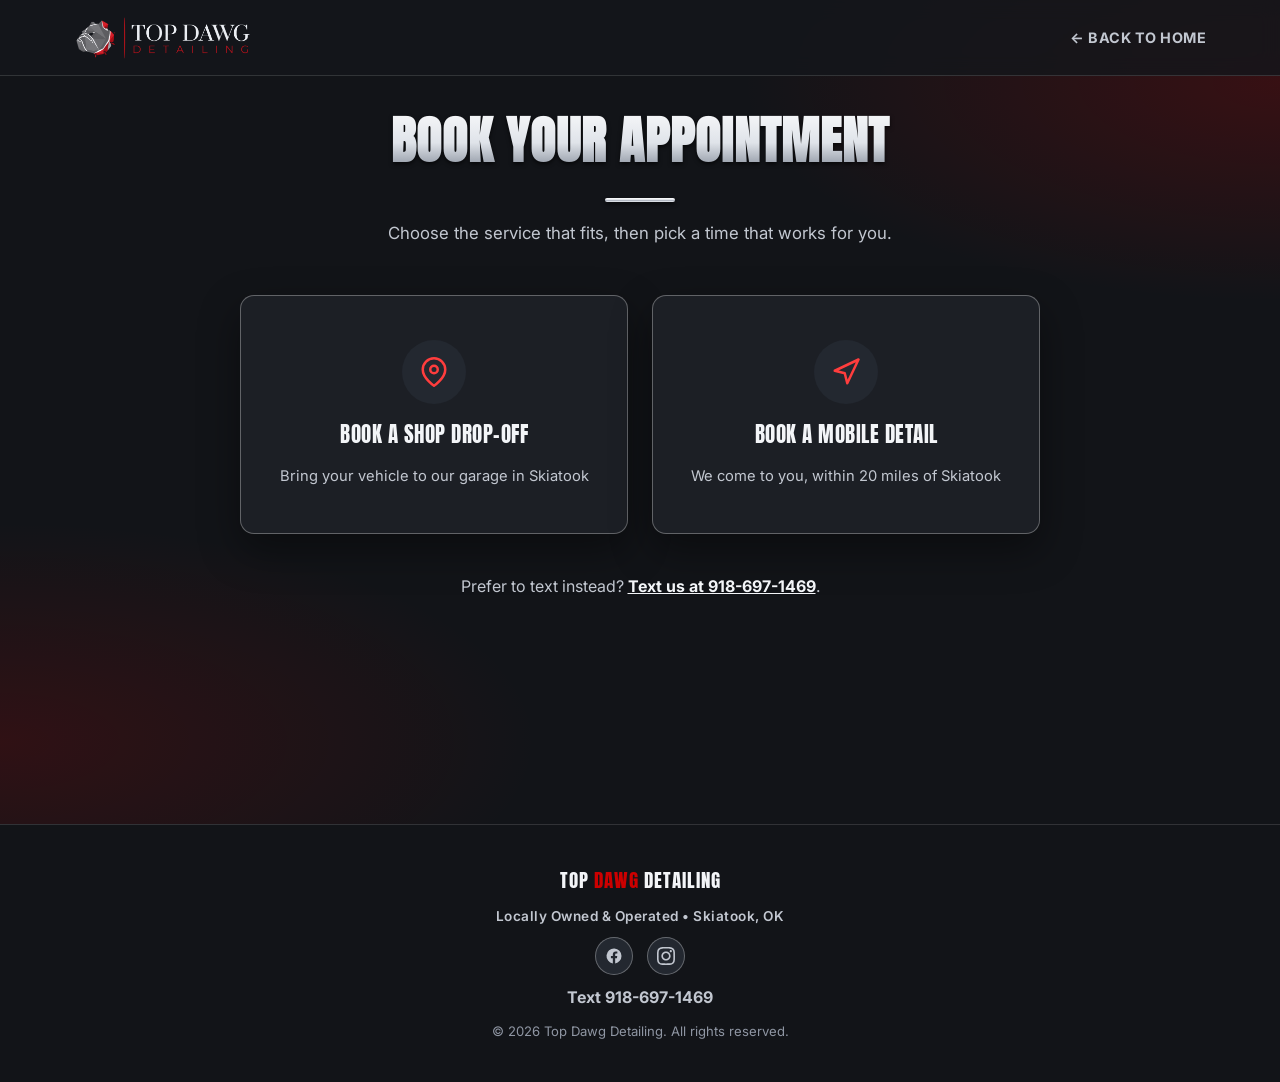
==== commit 3cbb90e6: "Replace booking page toggle/embed with two direct booking buttons (Shop Drop-Off, Mobile Detail)" ====
--- a/top-dawg-detailing/book.html
+++ b/top-dawg-detailing/book.html
@@ -28,29 +28,24 @@
 <section class="contact book-page" id="book">
   <div class="container">
     <h1 class="section-title">Book Your Appointment</h1>
-    <p class="section-subtitle">Pick how you want it done, then grab a time that works for you.</p>
+    <p class="section-subtitle">Choose the service that fits, then pick a time that works for you.</p>
 
-    <div class="booking">
-      <div class="toggle" role="group" aria-label="Booking location toggle">
-        <button type="button" class="toggle__btn is-active" data-mode="dropoff" id="bookToggleDropoff" aria-pressed="true" aria-controls="bookPanelDropoff">Shop Drop-Off</button>
-        <button type="button" class="toggle__btn" data-mode="mobile" id="bookToggleMobile" aria-pressed="false" aria-controls="bookPanelMobile">Mobile Detailing</button>
-      </div>
+    <div class="booking-choices">
+      <a href="https://app.squareup.com/appointments/buyer/widget/2qgx1xxr79e6xe/LZPG3J2BZD7VS" target="_blank" rel="noopener" class="booking-choice">
+        <span class="booking-choice__icon">
+          <svg viewBox="0 0 24 24" fill="none" stroke="currentColor" stroke-width="2" stroke-linecap="round" stroke-linejoin="round"><path d="M21 10c0 7-9 13-9 13s-9-6-9-13a9 9 0 0118 0z"/><circle cx="12" cy="10" r="3"/></svg>
+        </span>
+        <span class="booking-choice__title">Book a Shop Drop-Off</span>
+        <span class="booking-choice__desc">Bring your vehicle to our garage in Skiatook</span>
+      </a>
 
-      <div class="booking-panel" id="bookPanelDropoff">
-        <div class="booking__widget">
-          <!-- Start Square Appointments Embed Code -->
-          <script src='https://app.squareup.com/appointments/buyer/widget/2qgx1xxr79e6xe/LZPG3J2BZD7VS.js'></script>
-          <!-- End Square Appointments Embed Code -->
-        </div>
-      </div>
-
-      <div class="booking-panel" id="bookPanelMobile" hidden>
-        <div class="booking__widget">
-          <!-- Start Square Appointments Embed Code -->
-          <script src='https://app.squareup.com/appointments/buyer/widget/sz1cpcxoa248uw/LZPG3J2BZD7VS.js'></script>
-          <!-- End Square Appointments Embed Code -->
-        </div>
-      </div>
+      <a href="https://app.squareup.com/appointments/buyer/widget/sz1cpcxoa248uw/LZPG3J2BZD7VS" target="_blank" rel="noopener" class="booking-choice">
+        <span class="booking-choice__icon">
+          <svg viewBox="0 0 24 24" fill="none" stroke="currentColor" stroke-width="2" stroke-linecap="round" stroke-linejoin="round"><polygon points="3 11 22 2 13 21 11 13 3 11"/></svg>
+        </span>
+        <span class="booking-choice__title">Book a Mobile Detail</span>
+        <span class="booking-choice__desc">We come to you, within 20 miles of Skiatook</span>
+      </a>
     </div>
 
     <p class="book-page__help">Prefer to text instead? <a href="sms:9186971469">Text us at 918-697-1469</a>.</p>
--- a/top-dawg-detailing/css/style.css
+++ b/top-dawg-detailing/css/style.css
@@ -1476,36 +1476,58 @@
 }
 
 /* ---------- Booking (Square Appointments) ---------- */
-.booking {
-  max-width: 720px;
-  margin: 0 auto 60px;
-  text-align: center;
-}
-
-.booking-panel {
-  margin-top: 30px;
-}
-
-.booking__widget {
-  display: flex;
-  justify-content: center;
-  padding: 28px;
-  border-radius: 12px;
+.booking-choices {
+  display: grid;
+  grid-template-columns: repeat(2, 1fr);
+  gap: 24px;
+  max-width: 800px;
+  margin: 0 auto;
+}
+
+.booking-choice {
+  display: flex;
+  flex-direction: column;
+  align-items: center;
+  gap: 14px;
+  padding: 44px 28px;
+  border-radius: 14px;
   border: 1px solid var(--line-strong);
   background: var(--card);
   box-shadow: 0 16px 40px rgba(0, 0, 0, 0.4);
-}
-
-/* Square's injected "Book Appointment Now" button (when it falls back to a
-   plain link instead of the inline calendar) sets a fixed height with no
-   wrapping allowance. On narrow screens that clips the label, so let it
-   size to its content instead. */
-.booking__widget a {
-  height: auto !important;
-  min-height: 40px;
-  white-space: normal !important;
+  transition: transform var(--transition), border-color var(--transition), box-shadow var(--transition);
+}
+
+.booking-choice:hover {
+  transform: translateY(-4px);
+  border-color: var(--red);
+  box-shadow: 0 20px 50px rgba(204, 0, 0, 0.25);
+}
+
+.booking-choice__icon {
+  display: flex;
+  align-items: center;
+  justify-content: center;
+  width: 64px;
+  height: 64px;
+  border-radius: 50%;
+  background: var(--surface);
+  color: var(--red-text);
+}
+
+.booking-choice__icon svg { width: 30px; height: 30px; }
+
+.booking-choice__title {
+  font-family: var(--font-display);
+  font-size: 1.3rem;
+  text-transform: uppercase;
+  letter-spacing: 0.5px;
+  color: var(--ink);
+}
+
+.booking-choice__desc {
+  color: var(--ink-soft);
+  font-size: 0.92rem;
   text-align: center;
-  max-width: 100%;
 }
 
 .book-page { min-height: calc(100vh - var(--header-height)); }
@@ -1517,6 +1539,10 @@
 }
 
 .book-page__help a { color: var(--ink); font-weight: 700; text-decoration: underline; }
+
+@media (max-width: 640px) {
+  .booking-choices { grid-template-columns: 1fr; }
+}
 .book-page__help a:hover { color: var(--red-text); }
 
 .contact__quick-note { color: var(--ink-soft); font-size: 0.95rem; text-align: center; }
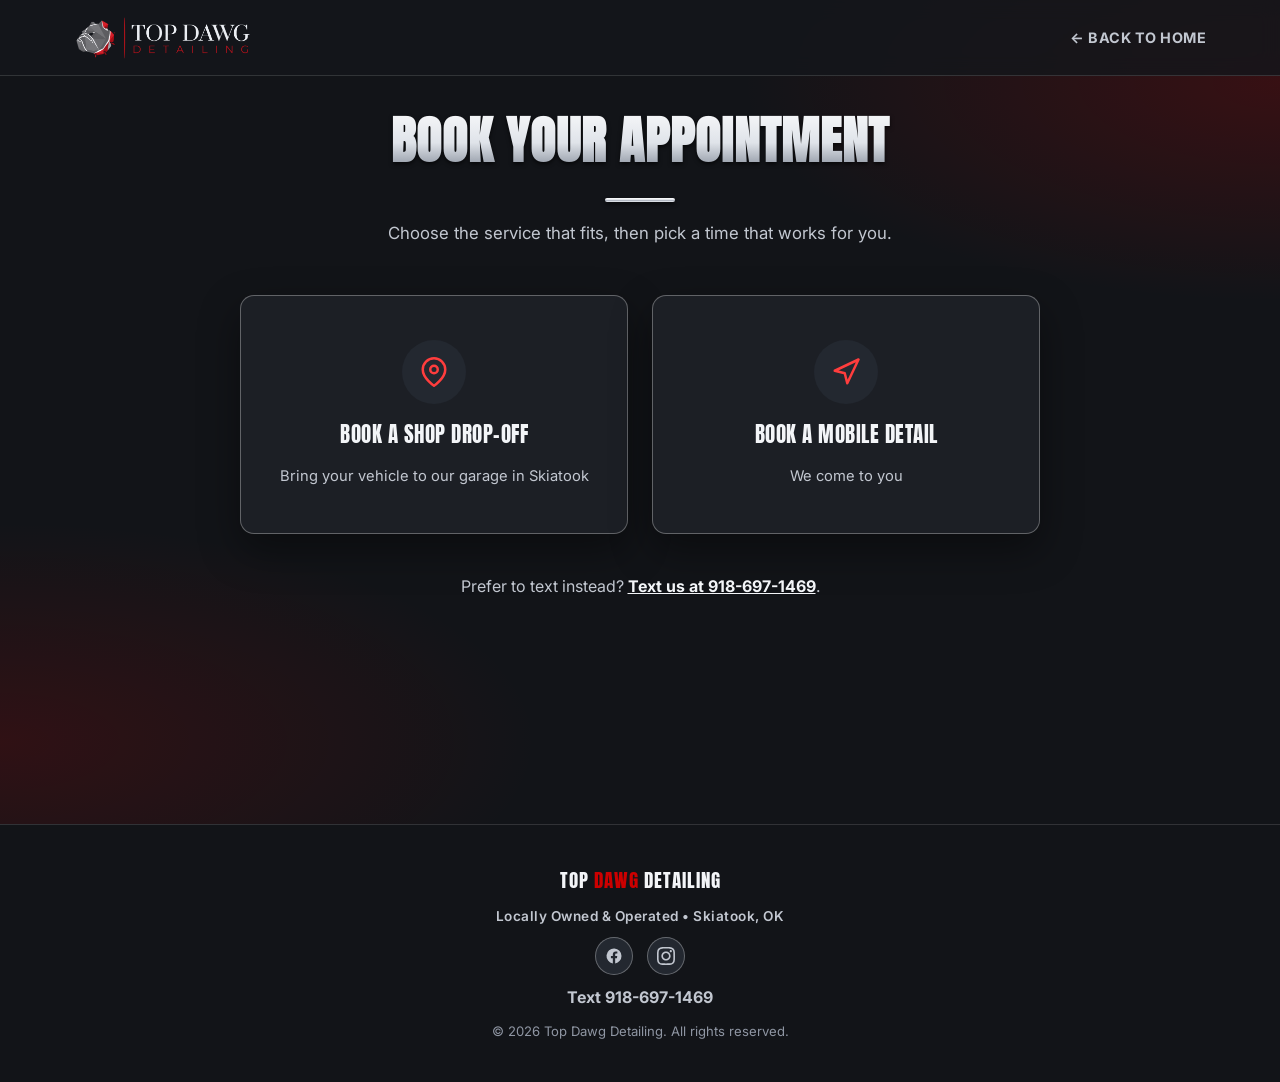
==== commit 55754f09: "Remove mileage detail from mobile detailing booking card" ====
--- a/top-dawg-detailing/book.html
+++ b/top-dawg-detailing/book.html
@@ -44,7 +44,7 @@
           <svg viewBox="0 0 24 24" fill="none" stroke="currentColor" stroke-width="2" stroke-linecap="round" stroke-linejoin="round"><polygon points="3 11 22 2 13 21 11 13 3 11"/></svg>
         </span>
         <span class="booking-choice__title">Book a Mobile Detail</span>
-        <span class="booking-choice__desc">We come to you, within 20 miles of Skiatook</span>
+        <span class="booking-choice__desc">We come to you</span>
       </a>
     </div>
 
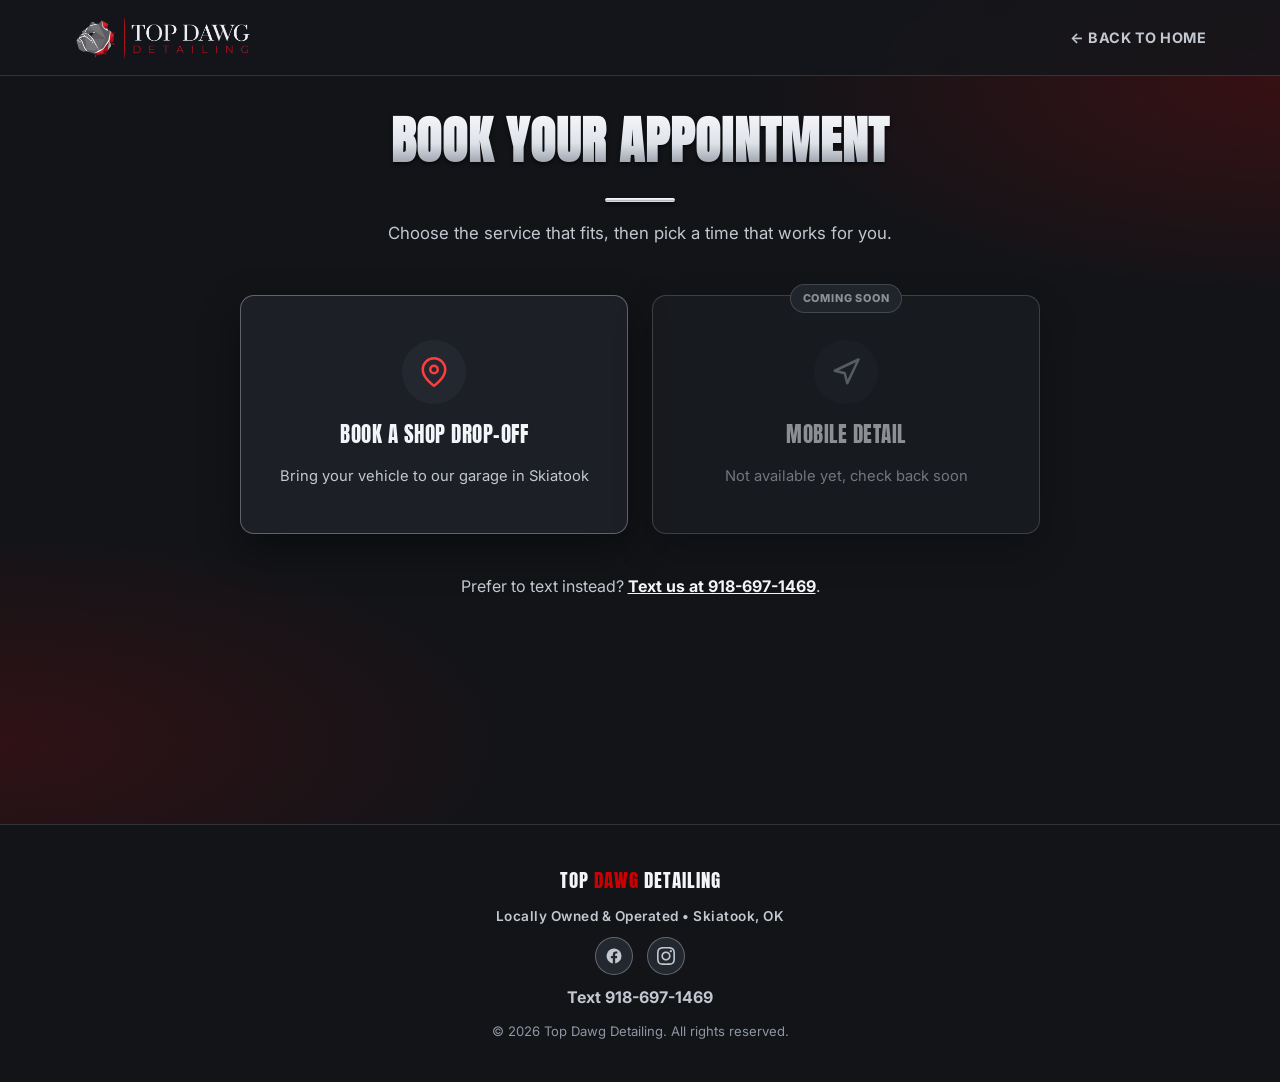
==== commit 557da31d: "Disable Mobile Detail booking option and mark it Coming Soon" ====
--- a/top-dawg-detailing/book.html
+++ b/top-dawg-detailing/book.html
@@ -39,13 +39,14 @@
         <span class="booking-choice__desc">Bring your vehicle to our garage in Skiatook</span>
       </a>
 
-      <a href="https://app.squareup.com/appointments/buyer/widget/sz1cpcxoa248uw/LZPG3J2BZD7VS" target="_blank" rel="noopener" class="booking-choice">
+      <div class="booking-choice booking-choice--disabled" aria-disabled="true">
+        <span class="booking-choice__badge">Coming Soon</span>
         <span class="booking-choice__icon">
           <svg viewBox="0 0 24 24" fill="none" stroke="currentColor" stroke-width="2" stroke-linecap="round" stroke-linejoin="round"><polygon points="3 11 22 2 13 21 11 13 3 11"/></svg>
         </span>
-        <span class="booking-choice__title">Book a Mobile Detail</span>
-        <span class="booking-choice__desc">We come to you</span>
-      </a>
+        <span class="booking-choice__title">Mobile Detail</span>
+        <span class="booking-choice__desc">Not available yet, check back soon</span>
+      </div>
     </div>
 
     <p class="book-page__help">Prefer to text instead? <a href="sms:9186971469">Text us at 918-697-1469</a>.</p>
--- a/top-dawg-detailing/css/style.css
+++ b/top-dawg-detailing/css/style.css
@@ -1503,6 +1503,34 @@
   box-shadow: 0 20px 50px rgba(204, 0, 0, 0.25);
 }
 
+.booking-choice--disabled {
+  position: relative;
+  cursor: not-allowed;
+  opacity: 0.55;
+}
+
+.booking-choice--disabled:hover {
+  transform: none;
+  border-color: var(--line-strong);
+  box-shadow: 0 16px 40px rgba(0, 0, 0, 0.4);
+}
+
+.booking-choice--disabled .booking-choice__icon { color: var(--ink-faint); }
+
+.booking-choice__badge {
+  position: absolute;
+  top: -12px;
+  background: var(--surface-alt);
+  color: var(--ink);
+  font-size: 0.68rem;
+  font-weight: 800;
+  text-transform: uppercase;
+  letter-spacing: 0.8px;
+  padding: 5px 12px;
+  border-radius: 999px;
+  border: 1px solid var(--line-strong);
+}
+
 .booking-choice__icon {
   display: flex;
   align-items: center;
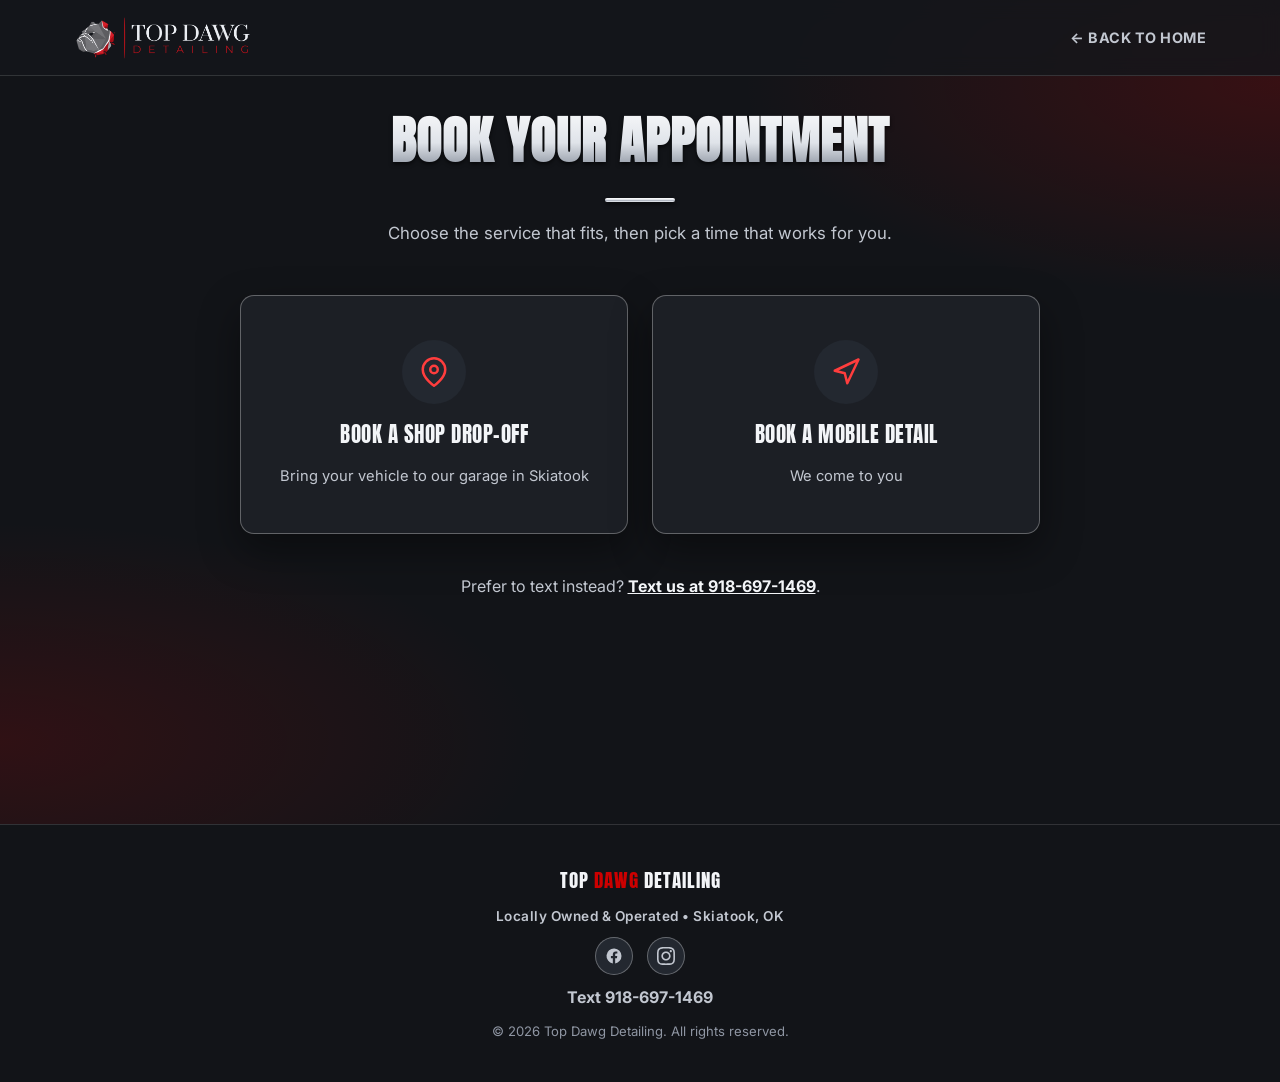
==== commit 4b2c201d: "Add Fleet Accounts section, enable Mobile Detail booking, fix tablet nav overflow - New Fleet Accoun" ====
--- a/top-dawg-detailing/book.html
+++ b/top-dawg-detailing/book.html
@@ -5,6 +5,11 @@
 <meta name="viewport" content="width=device-width, initial-scale=1.0">
 <meta name="format-detection" content="telephone=no">
 <meta name="theme-color" content="#121418">
+<link rel="icon" href="favicon.svg" type="image/svg+xml">
+<link rel="icon" href="favicon.ico" sizes="any">
+<link rel="icon" href="favicon-32.png" sizes="32x32" type="image/png">
+<link rel="apple-touch-icon" href="apple-touch-icon.png">
+<link rel="manifest" href="site.webmanifest">
 <title>Book Now | Top Dawg Detailing</title>
 <meta name="description" content="Book your Top Dawg Detailing appointment online. Choose shop drop-off in Skiatook or mobile detailing at your location, then pick a time that works.">
 <link rel="preconnect" href="https://fonts.googleapis.com">
@@ -39,14 +44,13 @@
         <span class="booking-choice__desc">Bring your vehicle to our garage in Skiatook</span>
       </a>
 
-      <div class="booking-choice booking-choice--disabled" aria-disabled="true">
-        <span class="booking-choice__badge">Coming Soon</span>
+      <a href="https://app.squareup.com/appointments/buyer/widget/sz1cpcxoa248uw/LZPG3J2BZD7VS" target="_blank" rel="noopener" class="booking-choice">
         <span class="booking-choice__icon">
           <svg viewBox="0 0 24 24" fill="none" stroke="currentColor" stroke-width="2" stroke-linecap="round" stroke-linejoin="round"><polygon points="3 11 22 2 13 21 11 13 3 11"/></svg>
         </span>
-        <span class="booking-choice__title">Mobile Detail</span>
-        <span class="booking-choice__desc">Not available yet, check back soon</span>
-      </div>
+        <span class="booking-choice__title">Book a Mobile Detail</span>
+        <span class="booking-choice__desc">We come to you</span>
+      </a>
     </div>
 
     <p class="book-page__help">Prefer to text instead? <a href="sms:9186971469">Text us at 918-697-1469</a>.</p>
--- a/top-dawg-detailing/css/style.css
+++ b/top-dawg-detailing/css/style.css
@@ -735,6 +735,24 @@
   line-height: 1.55;
 }
 
+.addons__promo {
+  display: flex;
+  gap: 14px;
+  align-items: center;
+  max-width: 800px;
+  margin: 36px auto 0;
+  padding: 16px 22px;
+  border-radius: 10px;
+  border: 1px solid rgba(204, 0, 0, 0.4);
+  background: linear-gradient(90deg, rgba(204, 0, 0, 0.16), rgba(204, 0, 0, 0.04));
+  color: var(--ink);
+  font-size: 0.92rem;
+  line-height: 1.5;
+}
+
+.addons__promo svg { flex-shrink: 0; width: 26px; height: 26px; color: var(--red-text); }
+.addons__promo strong { color: var(--red-text); }
+
 .addons__note svg { flex-shrink: 0; width: 22px; height: 22px; color: var(--red-text); margin-top: 2px; }
 .addons__note strong { color: var(--ink); }
 
@@ -1449,6 +1467,132 @@
 }
 
 /* ==========================================================================
+   FLEET ACCOUNTS
+   ========================================================================== */
+
+.fleet {
+  padding: 100px 0;
+  background:
+    radial-gradient(ellipse 60% 38% at 0% 12%, rgba(204, 0, 0, 0.22), transparent 70%),
+    radial-gradient(ellipse 60% 38% at 100% 88%, rgba(204, 0, 0, 0.18), transparent 70%),
+    var(--bg-soft);
+}
+
+.fleet__grid {
+  display: grid;
+  grid-template-columns: minmax(0, 1fr) minmax(0, 1.05fr);
+  gap: 48px;
+  align-items: start;
+}
+
+.fleet__points { display: flex; flex-direction: column; gap: 22px; }
+
+.fleet__points li { display: flex; gap: 16px; align-items: flex-start; }
+
+.fleet__icon {
+  flex-shrink: 0;
+  display: flex;
+  align-items: center;
+  justify-content: center;
+  width: 48px;
+  height: 48px;
+  border-radius: 50%;
+  background: var(--surface);
+  border: 1px solid var(--line-strong);
+  color: var(--red-text);
+}
+
+.fleet__icon svg { width: 22px; height: 22px; }
+
+.fleet__points h3 {
+  font-size: 1rem;
+  text-transform: uppercase;
+  letter-spacing: 0.5px;
+  margin-bottom: 4px;
+}
+
+.fleet__points p { color: var(--ink-soft); font-size: 0.93rem; }
+
+.fleet__who {
+  margin-top: 28px;
+  padding-top: 22px;
+  border-top: 1px solid var(--line);
+  color: var(--ink-soft);
+  font-size: 0.95rem;
+}
+
+.fleet__form {
+  display: flex;
+  flex-direction: column;
+  gap: 18px;
+  padding: 34px;
+  border-radius: 14px;
+  border: 1px solid var(--line-strong);
+  background: var(--card);
+  box-shadow: 0 16px 40px rgba(0, 0, 0, 0.45);
+}
+
+.fleet__form-title {
+  font-family: var(--font-display);
+  font-weight: 400;
+  font-size: 1.6rem;
+  text-transform: uppercase;
+  letter-spacing: 0.5px;
+}
+
+.form-row { display: grid; grid-template-columns: 1fr 1fr; gap: 16px; }
+
+.form-group { display: flex; flex-direction: column; gap: 8px; min-width: 0; }
+
+.form-group label {
+  font-size: 0.78rem;
+  font-weight: 700;
+  text-transform: uppercase;
+  letter-spacing: 0.5px;
+  color: var(--ink-soft);
+}
+
+.form-group input,
+.form-group select,
+.form-group textarea {
+  width: 100%;
+  background: #14161b;
+  border: 1px solid rgba(255, 255, 255, 0.2);
+  border-radius: var(--radius);
+  padding: 13px 16px;
+  color: var(--ink);
+  transition: border-color var(--transition), box-shadow var(--transition);
+}
+
+.form-group input::placeholder,
+.form-group textarea::placeholder { color: var(--ink-faint); }
+
+.form-group input:focus,
+.form-group select:focus,
+.form-group textarea:focus {
+  outline: none;
+  border-color: var(--red);
+  box-shadow: 0 0 0 3px rgba(204, 0, 0, 0.2);
+}
+
+.form-group select {
+  appearance: none;
+  -webkit-appearance: none;
+  background-image: url("data:image/svg+xml;utf8,<svg xmlns='http://www.w3.org/2000/svg' viewBox='0 0 24 24' fill='none' stroke='%23cc0000' stroke-width='3'><path d='M6 9l6 6 6-6'/></svg>");
+  background-repeat: no-repeat;
+  background-position: right 14px center;
+  background-size: 16px;
+  padding-right: 40px;
+}
+
+.form-group textarea { resize: vertical; min-height: 90px; }
+
+.fleet__submit { width: 100%; margin-top: 4px; }
+
+.fleet__note { color: var(--ink-faint); font-size: 0.85rem; text-align: center; }
+.fleet__note a { color: var(--ink); font-weight: 700; text-decoration: underline; }
+
+/* ==========================================================================
    CONTACT
    ========================================================================== */
 
@@ -1501,34 +1645,6 @@
   transform: translateY(-4px);
   border-color: var(--red);
   box-shadow: 0 20px 50px rgba(204, 0, 0, 0.25);
-}
-
-.booking-choice--disabled {
-  position: relative;
-  cursor: not-allowed;
-  opacity: 0.55;
-}
-
-.booking-choice--disabled:hover {
-  transform: none;
-  border-color: var(--line-strong);
-  box-shadow: 0 16px 40px rgba(0, 0, 0, 0.4);
-}
-
-.booking-choice--disabled .booking-choice__icon { color: var(--ink-faint); }
-
-.booking-choice__badge {
-  position: absolute;
-  top: -12px;
-  background: var(--surface-alt);
-  color: var(--ink);
-  font-size: 0.68rem;
-  font-weight: 800;
-  text-transform: uppercase;
-  letter-spacing: 0.8px;
-  padding: 5px 12px;
-  border-radius: 999px;
-  border: 1px solid var(--line-strong);
 }
 
 .booking-choice__icon {
@@ -1714,6 +1830,7 @@
    ========================================================================== */
 
 @media (max-width: 900px) {
+  .fleet__grid { grid-template-columns: 1fr; gap: 36px; }
   .why-us__grid { grid-template-columns: repeat(2, 1fr); }
   .projects__grid { grid-template-columns: repeat(2, 1fr); }
   .project-card--feature { grid-column: span 2; }
@@ -1739,7 +1856,9 @@
   .project-info__title { padding-right: 0; }
 }
 
-@media (max-width: 760px) {
+/* The full nav (5 links + social icons + Book Now) needs ~920px, so
+   collapse to the hamburger menu below 980px. */
+@media (max-width: 980px) {
   .navbar__links { display: none; }
   .navbar__social { display: none; }
 
@@ -1758,7 +1877,12 @@
     border-bottom: 1px solid rgba(204,0,0,0.25);
     box-shadow: 0 16px 30px rgba(0,0,0,0.55);
   }
-
+}
+
+@media (max-width: 760px) {
+  .fleet { padding: 80px 0; }
+  .fleet__form { padding: 26px 20px; }
+  .form-row { grid-template-columns: 1fr; }
   .navbar__inner { padding: 0 16px; gap: 14px; }
   .navbar__logo-img { height: 34px; }
   .navbar__cta { padding: 9px 16px; font-size: 0.78rem; }
@@ -1780,6 +1904,7 @@
   .contact__location { padding: 26px 22px; }
   .about__facts { grid-template-columns: 1fr; }
   .addons__note { flex-direction: column; padding: 16px 18px; }
+  .addons__promo { flex-direction: column; text-align: center; padding: 16px 18px; }
   .reviews__card { padding: 32px 22px; }
   .reviews__btn { width: 100%; }
   .review-item { flex-direction: column; }
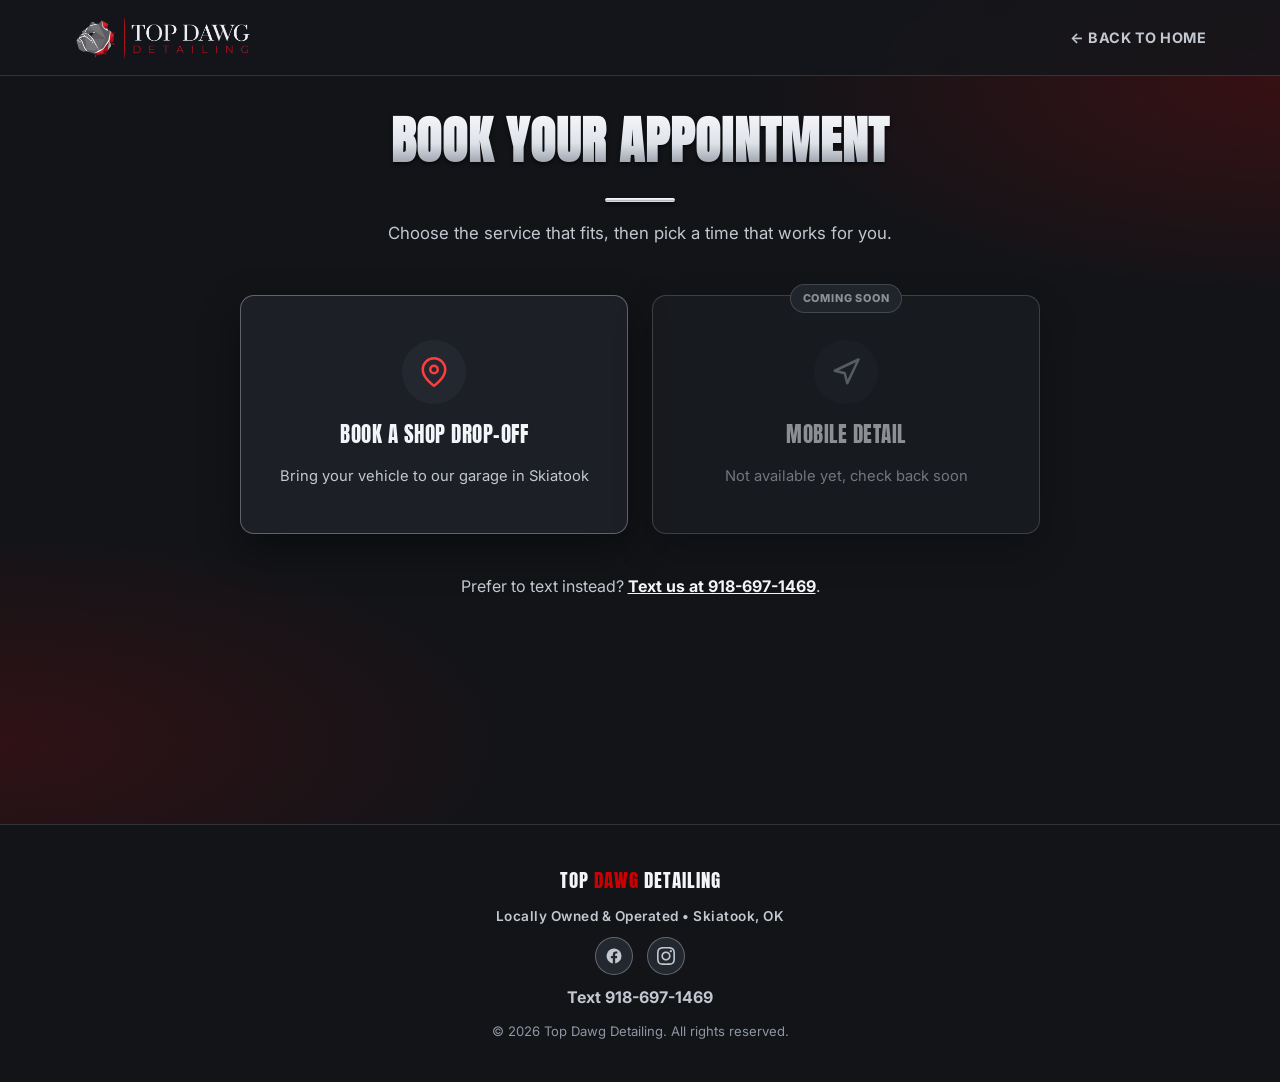
==== commit 9eee5966: "Put Mobile Detail booking back to Coming Soon and keep fleet copy shop-only Co-Authored-By: Claude S" ====
--- a/top-dawg-detailing/book.html
+++ b/top-dawg-detailing/book.html
@@ -44,13 +44,14 @@
         <span class="booking-choice__desc">Bring your vehicle to our garage in Skiatook</span>
       </a>
 
-      <a href="https://app.squareup.com/appointments/buyer/widget/sz1cpcxoa248uw/LZPG3J2BZD7VS" target="_blank" rel="noopener" class="booking-choice">
+      <div class="booking-choice booking-choice--disabled" aria-disabled="true">
+        <span class="booking-choice__badge">Coming Soon</span>
         <span class="booking-choice__icon">
           <svg viewBox="0 0 24 24" fill="none" stroke="currentColor" stroke-width="2" stroke-linecap="round" stroke-linejoin="round"><polygon points="3 11 22 2 13 21 11 13 3 11"/></svg>
         </span>
-        <span class="booking-choice__title">Book a Mobile Detail</span>
-        <span class="booking-choice__desc">We come to you</span>
-      </a>
+        <span class="booking-choice__title">Mobile Detail</span>
+        <span class="booking-choice__desc">Not available yet, check back soon</span>
+      </div>
     </div>
 
     <p class="book-page__help">Prefer to text instead? <a href="sms:9186971469">Text us at 918-697-1469</a>.</p>
--- a/top-dawg-detailing/css/style.css
+++ b/top-dawg-detailing/css/style.css
@@ -1647,6 +1647,34 @@
   box-shadow: 0 20px 50px rgba(204, 0, 0, 0.25);
 }
 
+.booking-choice--disabled {
+  position: relative;
+  cursor: not-allowed;
+  opacity: 0.55;
+}
+
+.booking-choice--disabled:hover {
+  transform: none;
+  border-color: var(--line-strong);
+  box-shadow: 0 16px 40px rgba(0, 0, 0, 0.4);
+}
+
+.booking-choice--disabled .booking-choice__icon { color: var(--ink-faint); }
+
+.booking-choice__badge {
+  position: absolute;
+  top: -12px;
+  background: var(--surface-alt);
+  color: var(--ink);
+  font-size: 0.68rem;
+  font-weight: 800;
+  text-transform: uppercase;
+  letter-spacing: 0.8px;
+  padding: 5px 12px;
+  border-radius: 999px;
+  border: 1px solid var(--line-strong);
+}
+
 .booking-choice__icon {
   display: flex;
   align-items: center;
